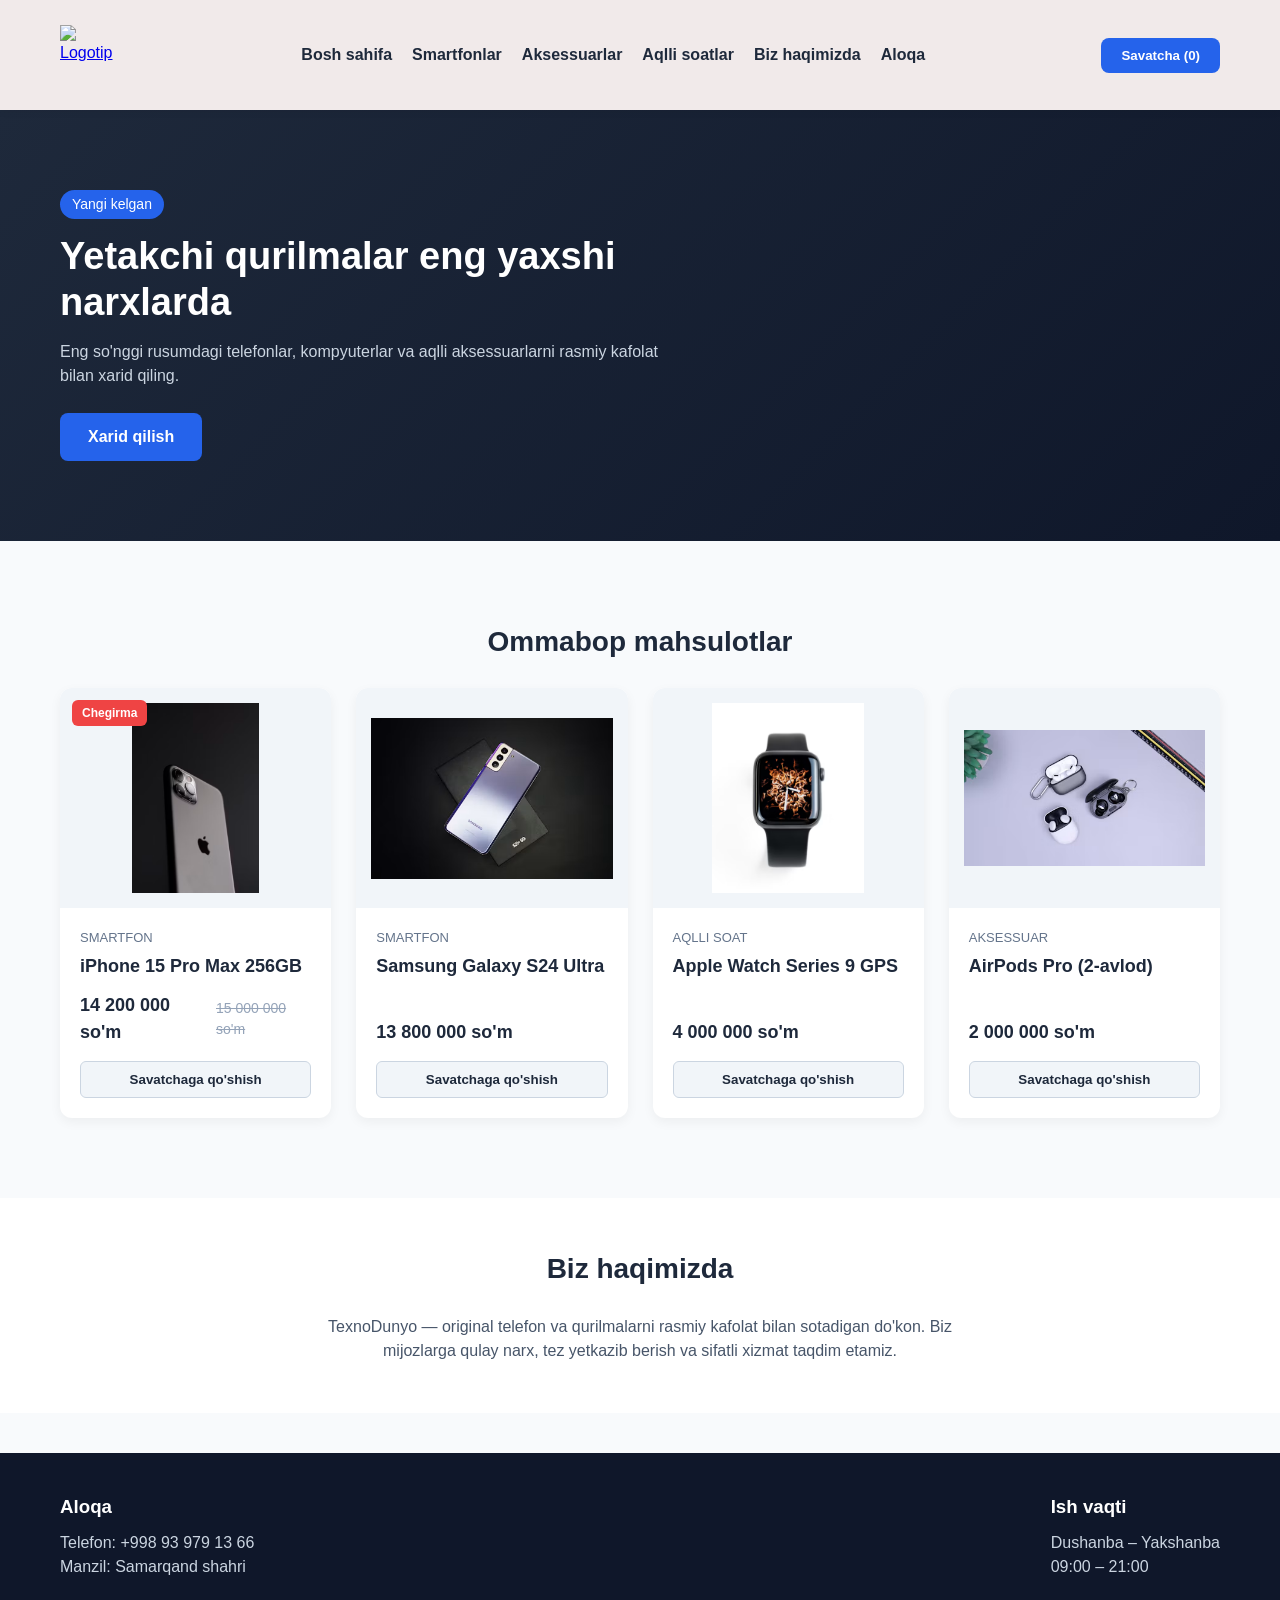
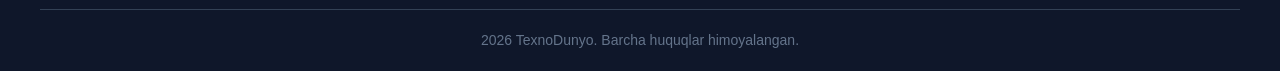
==== index.html @ 9578611b "Add files via upload" ====
<!doctype html>
<html lang="uz">
  <head>
    <meta charset="UTF-8" />
    <meta name="viewport" content="width=device-width, initial-scale=1.0" />
    <title>TexnoDunyo - Telefon va Qurilmalar</title>
    <link rel="stylesheet" href="style.css" />
  </head>
  <body>
    <!-- 1-qism: Yuqori menyu -->
    <header class="yuqorimenyu">
      <div class="idish menyutarkibi">
        <a href="#"
          ><img
            src="logo.jpg"
            alt="Logotip"
            class="logo"
            style="width: 65px; height: 60px"
        /></a>
        <nav class="menyuhavolalari">
          <a href="#boshsahifa">Bosh sahifa</a>
          <a href="#smartfonlar">Smartfonlar</a>
          <a href="#aksessuarlar">Aksessuarlar</a>
          <a href="#aqllisoatlar">Aqlli soatlar</a>
          <a href="#bizhaqimizda">Biz haqimizda</a>
          <a href="#aloqa">Aloqa</a>
        </nav>

        <div class="menyuharakatlari">
          <button class="savatchatugma">
            Savatcha (<span id="savatchasoni">0</span>)
          </button>
        </div>
      </div>
    </header>

    <!-- 2-qism: Asosiy banner -->
    <section class="bannerbolimi" id="boshsahifa">
      <div class="idish bannertarkibi">
        <div class="bannermatni">
          <span class="yorliq">Yangi kelgan</span>
          <h1>Yetakchi qurilmalar eng yaxshi narxlarda</h1>
          <p>
            Eng so'nggi rusumdagi telefonlar, kompyuterlar va aqlli
            aksessuarlarni rasmiy kafolat bilan xarid qiling.
          </p>
          <a href="#smartfonlar" class="tugma asosiytugma">Xarid qilish</a>
        </div>
      </div>
    </section>

    <!-- 3-qism: Mahsulotlar -->
    <main class="idish mahsulotlarbolimi">
      <h2 class="bolimsarlavhasi">Ommabop mahsulotlar</h2>

      <div class="mahsulotlartori">
        <!-- 1-mahsulot -->
        <article class="mahsulotkartochkasi" id="smartfonlar">
          <div class="mahsulotyorligi">Chegirma</div>
          <div class="rasmqutisi">
            <img src="iphone 15 pro max.avif" alt="iPhone 15 Pro Max" />
          </div>
          <div class="mahsulothaqida">
            <span class="toifa">Smartfon</span>
            <h3 class="mahsulotnomi">iPhone 15 Pro Max 256GB</h3>
            <div class="narxlar">
              <span class="joriynarx">14 200 000 so'm</span>
              <span class="eskinarx">15 000 000 so'm</span>
            </div>
            <button class="savatchagaqoshish">Savatchaga qo'shish</button>
          </div>
        </article>

        <!-- 2-mahsulot -->
        <article class="mahsulotkartochkasi">
          <div class="rasmqutisi">
            <img src="S 24 ultr.avif" alt="Samsung Galaxy S24 Ultra" />
          </div>
          <div class="mahsulothaqida">
            <span class="toifa">Smartfon</span>
            <h3 class="mahsulotnomi">Samsung Galaxy S24 Ultra</h3>
            <div class="narxlar">
              <span class="joriynarx">13 800 000 so'm</span>
            </div>
            <button class="savatchagaqoshish">Savatchaga qo'shish</button>
          </div>
        </article>

        <!-- 3-mahsulot -->
        <article class="mahsulotkartochkasi" id="aqllisoatlar">
          <div class="rasmqutisi">
            <img
              src="apple watch series 9 gps.avif"
              alt="Apple Watch Series 9"
            />
          </div>
          <div class="mahsulothaqida">
            <span class="toifa">Aqlli soat</span>
            <h3 class="mahsulotnomi">Apple Watch Series 9 GPS</h3>
            <div class="narxlar">
              <span class="joriynarx">4 000 000 so'm</span>
            </div>
            <button class="savatchagaqoshish">Savatchaga qo'shish</button>
          </div>
        </article>

        <!-- 4-mahsulot -->
        <article class="mahsulotkartochkasi" id="aksessuarlar">
          <div class="rasmqutisi">
            <img src="air pods pro.avif" alt="AirPods Pro" />
          </div>
          <div class="mahsulothaqida">
            <span class="toifa">Aksessuar</span>
            <h3 class="mahsulotnomi">AirPods Pro (2-avlod)</h3>
            <div class="narxlar">
              <span class="joriynarx">2 000 000 so'm</span>
            </div>
            <button class="savatchagaqoshish">Savatchaga qo'shish</button>
          </div>
        </article>
      </div>
    </main>

    <!-- 4-qism: Biz haqimizda -->
    <section class="haqidabolimi" id="bizhaqimizda">
      <div class="idish">
        <h2 class="bolimsarlavhasi">Biz haqimizda</h2>
        <p>
          TexnoDunyo — original telefon va qurilmalarni rasmiy kafolat bilan
          sotadigan do'kon. Biz mijozlarga qulay narx, tez yetkazib berish va
          sifatli xizmat taqdim etamiz.
        </p>
      </div>
    </section>

    <!-- 5-qism: Pastki qism -->
    <footer class="pastkiqism" id="aloqa">
      <div class="idish pastkitarkibi">
        <div>
          <h3>Aloqa</h3>
          <p>Telefon: +998 93 979 13 66</p>
          <p>Manzil: Samarqand shahri</p>
        </div>
        <div>
          <h3>Ish vaqti</h3>
          <p>Dushanba – Yakshanba</p>
          <p>09:00 – 21:00</p>
        </div>
      </div>
      <p class="mualliflik">2026 TexnoDunyo. Barcha huquqlar himoyalangan.</p>
    </footer>
  </body>
</html>
---- style.css ----
* {
  margin: 0;
  padding: 0;
  box-sizing: border-box;
}

body {
  font-family: 'Inter', sans-serif;
  background-color: #f8fafc;
  color: #1e293b;
  line-height: 1.5;
}

.idish {
  max-width: 1200px;
  margin: 0 auto;
  padding: 0 20px;
}

/* 1. Yuqori menyu */
.yuqorimenyu {
  background-color: #f1eaea;
  box-shadow: 0 2px 8px rgba(26, 23, 23, 0.05);
  position: sticky;
  top: 0;
  z-index: 100;
}

.menyutarkibi {
  display: flex;
  justify-content: space-between;
  align-items: center;
  padding: 15px 20px;
}

.logo {
  margin-top: 10px;
  margin-bottom: 10px;
  display: block;
}
.menyuhavolalari {
  display: flex;
  gap: 20px;
}

.menyuhavolalari a {
  text-decoration: none;
  color: #1e293b;
  font-weight: 600;
  transition: color 0.2s ease;
}

.menyuhavolalari a:hover {
  color: #2563eb;
}

.savatchatugma {
  background-color: #2563eb;
  color: #ffffff;
  border: none;
  padding: 10px 20px;
  border-radius: 8px;
  font-weight: 600;
  cursor: pointer;
  transition: background-color 0.2s ease;
}

.savatchatugma:hover {
  background-color: #1d4ed8;
}

/* 2. Banner */
.bannerbolimi {
  background: linear-gradient(135deg, #1e293b, #0f172a);
  color: #ffffff;
  padding: 80px 0;
  margin-bottom: 40px;
}

.bannermatni {
  max-width: 600px;
}

.yorliq {
  display: inline-block;
  background-color: #2563eb;
  color: #ffffff;
  font-size: 14px;
  padding: 4px 12px;
  border-radius: 20px;
  margin-bottom: 15px;
}

.bannermatni h1 {
  font-size: 38px;
  line-height: 1.2;
  margin-bottom: 15px;
}

.bannermatni p {
  font-size: 16px;
  color: #cbd5e1;
  margin-bottom: 25px;
}

.tugma {
  display: inline-block;
  text-decoration: none;
  padding: 12px 28px;
  border-radius: 8px;
  font-weight: 600;
}

.asosiytugma {
  background-color: #2563eb;
  color: #ffffff;
  transition: background-color 0.2s ease;
}

.asosiytugma:hover {
  background-color: #1d4ed8;
}

/* 3. Mahsulotlar qismi */
.mahsulotlarbolimi {
  padding: 40px 20px;
}

.bolimsarlavhasi {
  font-size: 28px;
  margin-bottom: 25px;
  text-align: center;
}

.mahsulotlartori {
  display: grid;
  grid-template-columns: repeat(auto-fit, minmax(250px, 1fr));
  gap: 25px;
}

.mahsulotkartochkasi {
  background: #ffffff;
  border-radius: 12px;
  overflow: hidden;
  box-shadow: 0 4px 12px rgba(0, 0, 0, 0.05);
  display: flex;
  flex-direction: column;
  position: relative;
  transition: transform 0.2s ease, box-shadow 0.2s ease;
}

.mahsulotkartochkasi:hover {
  transform: translateY(-4px);
  box-shadow: 0 8px 18px rgba(0, 0, 0, 0.1);
}

.mahsulotyorligi {
  position: absolute;
  top: 12px;
  left: 12px;
  background-color: #ef4444;
  color: #ffffff;
  padding: 4px 10px;
  font-size: 12px;
  font-weight: bold;
  border-radius: 6px;
}

.rasmqutisi {
  width: 100%;
  height: 220px;
  background-color: #f1f5f9;
  display: flex;
  align-items: center;
  justify-content: center;
  padding: 15px;
}

.rasmqutisi img {
  max-width: 100%;
  max-height: 100%;
  object-fit: contain;
}

.mahsulothaqida {
  padding: 20px;
  display: flex;
  flex-direction: column;
  flex-grow: 1;
}

.toifa {
  font-size: 13px;
  color: #64748b;
  text-transform: uppercase;
  margin-bottom: 5px;
}

.mahsulotnomi {
  font-size: 18px;
  margin-bottom: 12px;
}

.narxlar {
  margin-top: auto;
  margin-bottom: 15px;
  display: flex;
  align-items: center;
  gap: 10px;
}

.joriynarx {
  font-size: 18px;
  font-weight: 700;
  color: #1e293b;
}

.eskinarx {
  font-size: 14px;
  text-decoration: line-through;
  color: #94a3b8;
}

.savatchagaqoshish {
  width: 100%;
  background-color: #f1f5f9;
  color: #1e293b;
  border: 1px solid #cbd5e1;
  padding: 10px;
  border-radius: 6px;
  font-weight: 600;
  cursor: pointer;
  transition: all 0.2s ease;
}

.savatchagaqoshish:hover {
  background-color: #2563eb;
  color: #ffffff;
  border-color: #2563eb;
}

/* 4. Biz haqimizda */
.haqidabolimi {
  background-color: #ffffff;
  padding: 50px 0;
  margin-top: 40px;
  text-align: center;
}

.haqidabolimi p {
  max-width: 700px;
  margin: 0 auto;
  color: #475569;
}

/* 5. Pastki qism (Footer) */
.pastkiqism {
  background-color: #0f172a;
  color: #cbd5e1;
  padding: 40px 0 20px 0;
  margin-top: 40px;
}

.pastkitarkibi {
  display: flex;
  justify-content: space-between;
  flex-wrap: wrap;
  gap: 20px;
  padding-bottom: 30px;
  border-bottom: 1px solid #334155;
}

.pastkitarkibi h3 {
  color: #ffffff;
  margin-bottom: 10px;
}

.mualliflik {
  text-align: center;
  font-size: 14px;
  padding-top: 20px;
  color: #64748b;
}
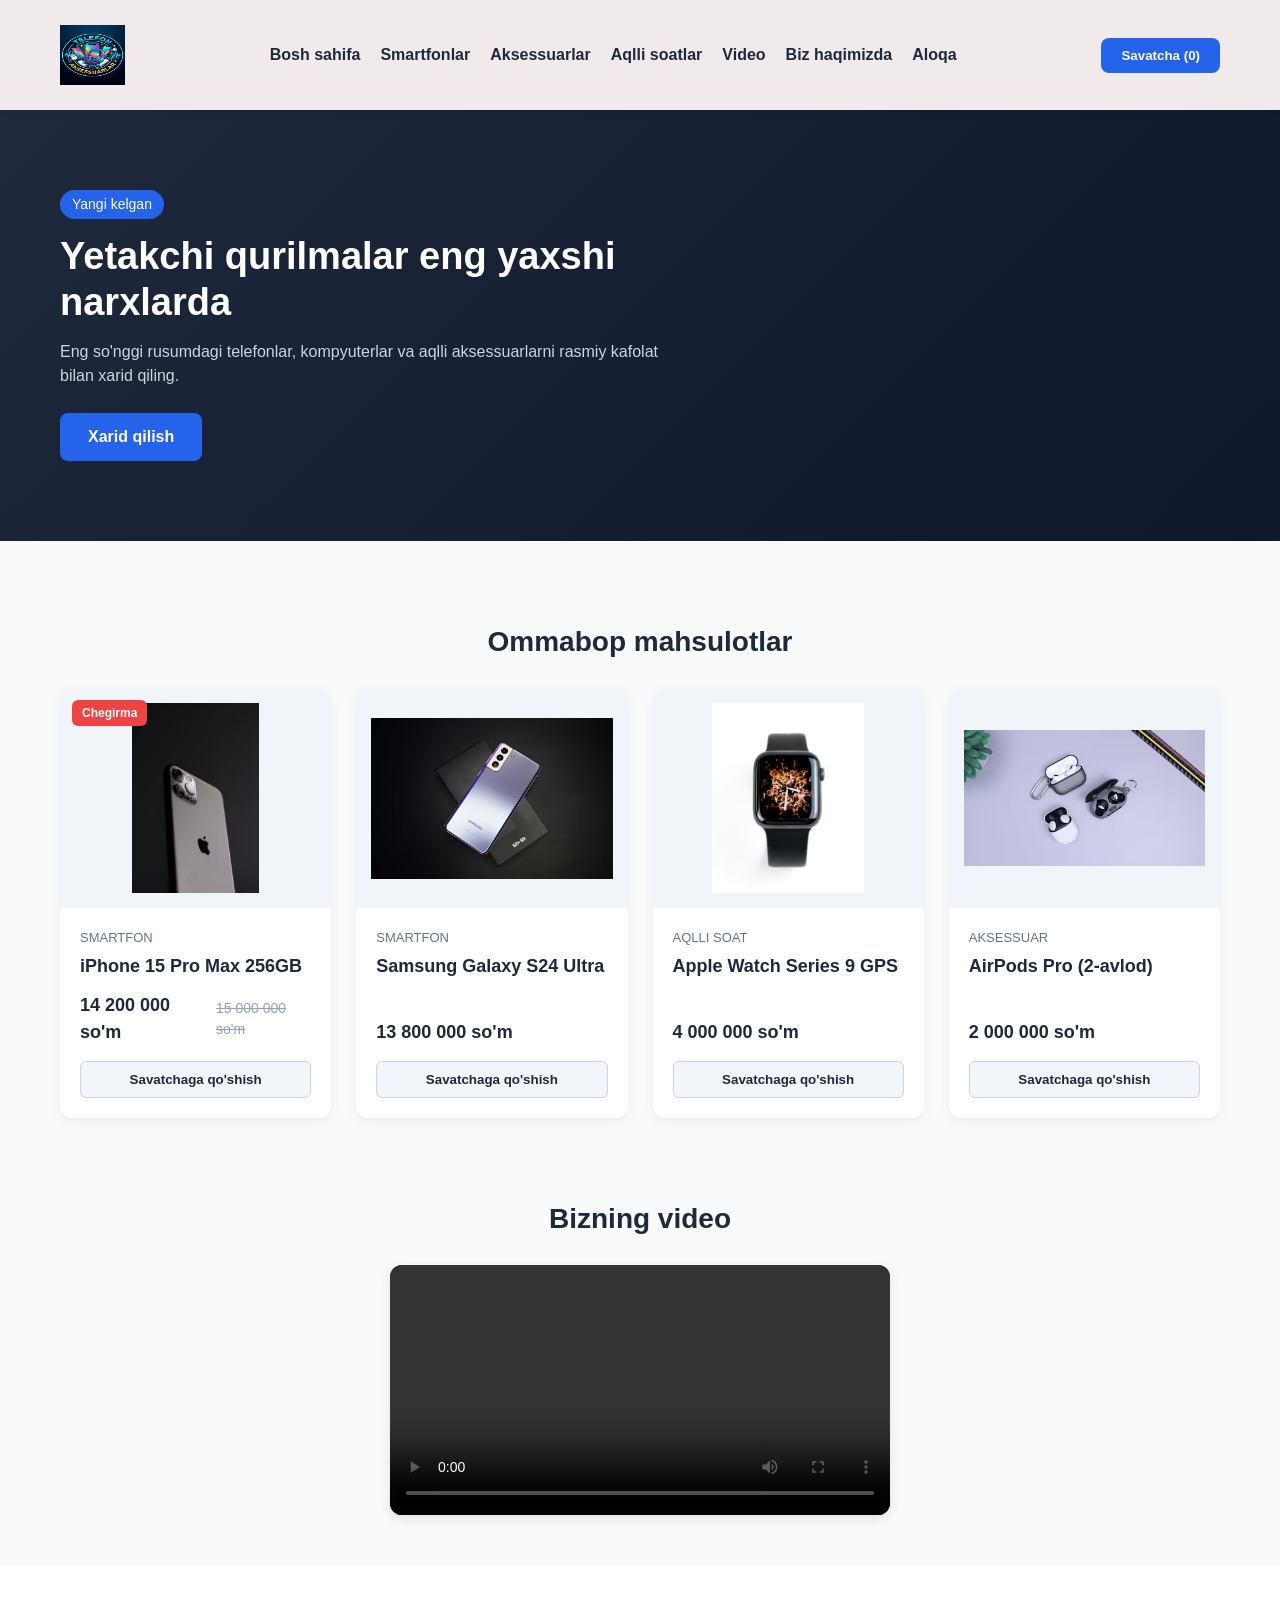
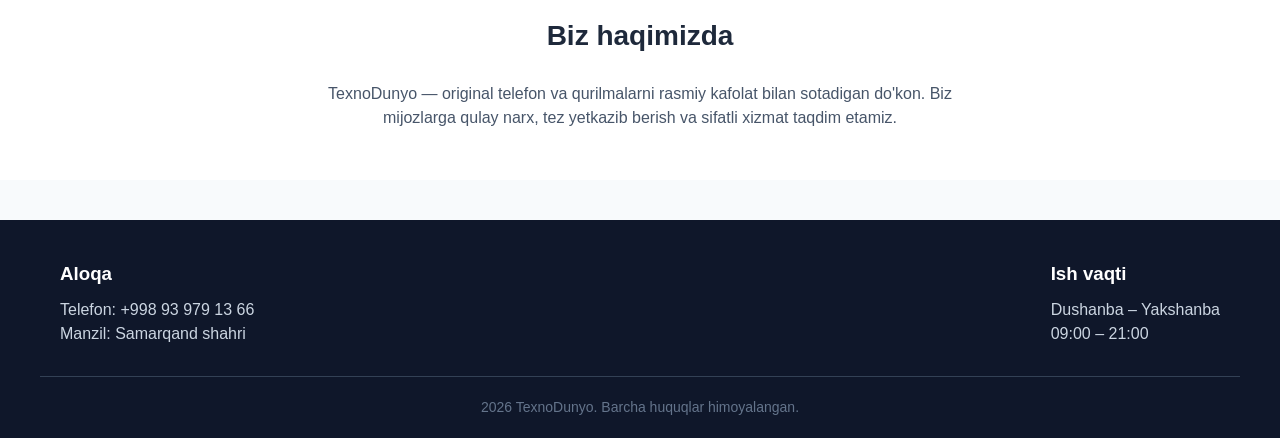
==== commit 3f7bc9bc: "Add files via upload" ====
--- a/index.html
+++ b/index.html
@@ -1,153 +1,161 @@
 <!doctype html>
 <html lang="uz">
-  <head>
-    <meta charset="UTF-8" />
-    <meta name="viewport" content="width=device-width, initial-scale=1.0" />
-    <title>TexnoDunyo - Telefon va Qurilmalar</title>
-    <link rel="stylesheet" href="style.css" />
-  </head>
-  <body>
-    <!-- 1-qism: Yuqori menyu -->
-    <header class="yuqorimenyu">
-      <div class="idish menyutarkibi">
-        <a href="#"
-          ><img
-            src="logo.jpg"
-            alt="Logotip"
-            class="logo"
-            style="width: 65px; height: 60px"
-        /></a>
-        <nav class="menyuhavolalari">
-          <a href="#boshsahifa">Bosh sahifa</a>
-          <a href="#smartfonlar">Smartfonlar</a>
-          <a href="#aksessuarlar">Aksessuarlar</a>
-          <a href="#aqllisoatlar">Aqlli soatlar</a>
-          <a href="#bizhaqimizda">Biz haqimizda</a>
-          <a href="#aloqa">Aloqa</a>
-        </nav>
 
-        <div class="menyuharakatlari">
-          <button class="savatchatugma">
-            Savatcha (<span id="savatchasoni">0</span>)
-          </button>
+<head>
+  <meta charset="UTF-8" />
+  <meta name="viewport" content="width=device-width, initial-scale=1.0" />
+  <title>TexnoDunyo - Telefon va Qurilmalar</title>
+  <link rel="stylesheet" href="style.css" />
+</head>
+
+<body>
+  <!-- 1-qism: Yuqori menyu -->
+  <header class="yuqorimenyu">
+    <div class="idish menyutarkibi">
+      <a href="#"><img src="logo.jpg" alt="Logotip" class="logo" style="width: 65px; height: 60px" /></a>
+      <nav class="menyuhavolalari">
+        <a href="#boshsahifa">Bosh sahifa</a>
+        <a href="#smartfonlar">Smartfonlar</a>
+        <a href="#aksessuarlar">Aksessuarlar</a>
+        <a href="#aqllisoatlar">Aqlli soatlar</a>
+        <a href="#video">Video</a>
+        <a href="#bizhaqimizda">Biz haqimizda</a>
+        <a href="#aloqa">Aloqa</a>
+      </nav>
+
+      <div class="menyuharakatlari">
+        <button class="savatchatugma">
+          Savatcha (<span id="savatchasoni">0</span>)
+        </button>
+      </div>
+    </div>
+  </header>
+
+  <!-- 2-qism: Asosiy banner -->
+  <section class="bannerbolimi" id="boshsahifa">
+    <div class="idish bannertarkibi">
+      <div class="bannermatni">
+        <span class="yorliq">Yangi kelgan</span>
+        <h1>Yetakchi qurilmalar eng yaxshi narxlarda</h1>
+        <p>
+          Eng so'nggi rusumdagi telefonlar, kompyuterlar va aqlli
+          aksessuarlarni rasmiy kafolat bilan xarid qiling.
+        </p>
+        <a href="#smartfonlar" class="tugma asosiytugma">Xarid qilish</a>
+      </div>
+    </div>
+  </section>
+
+  <!-- 3-qism: Mahsulotlar -->
+  <main class="idish mahsulotlarbolimi">
+    <h2 class="bolimsarlavhasi">Ommabop mahsulotlar</h2>
+
+    <div class="mahsulotlartori">
+      <!-- 1-mahsulot -->
+      <article class="mahsulotkartochkasi" id="smartfonlar">
+        <div class="mahsulotyorligi">Chegirma</div>
+        <div class="rasmqutisi">
+          <img src="iphone 15 pro max.avif" alt="iPhone 15 Pro Max" />
         </div>
+        <div class="mahsulothaqida">
+          <span class="toifa">Smartfon</span>
+          <h3 class="mahsulotnomi">iPhone 15 Pro Max 256GB</h3>
+          <div class="narxlar">
+            <span class="joriynarx">14 200 000 so'm</span>
+            <span class="eskinarx">15 000 000 so'm</span>
+          </div>
+          <button class="savatchagaqoshish">Savatchaga qo'shish</button>
+        </div>
+      </article>
+
+      <!-- 2-mahsulot -->
+      <article class="mahsulotkartochkasi">
+        <div class="rasmqutisi">
+          <img src="S 24 ultr.avif" alt="Samsung Galaxy S24 Ultra" />
+        </div>
+        <div class="mahsulothaqida">
+          <span class="toifa">Smartfon</span>
+          <h3 class="mahsulotnomi">Samsung Galaxy S24 Ultra</h3>
+          <div class="narxlar">
+            <span class="joriynarx">13 800 000 so'm</span>
+          </div>
+          <button class="savatchagaqoshish">Savatchaga qo'shish</button>
+        </div>
+      </article>
+
+      <!-- 3-mahsulot -->
+      <article class="mahsulotkartochkasi" id="aqllisoatlar">
+        <div class="rasmqutisi">
+          <img src="apple watch series 9 gps.avif" alt="Apple Watch Series 9" />
+        </div>
+        <div class="mahsulothaqida">
+          <span class="toifa">Aqlli soat</span>
+          <h3 class="mahsulotnomi">Apple Watch Series 9 GPS</h3>
+          <div class="narxlar">
+            <span class="joriynarx">4 000 000 so'm</span>
+          </div>
+          <button class="savatchagaqoshish">Savatchaga qo'shish</button>
+        </div>
+      </article>
+
+      <!-- 4-mahsulot -->
+      <article class="mahsulotkartochkasi" id="aksessuarlar">
+        <div class="rasmqutisi">
+          <img src="air pods pro.avif" alt="AirPods Pro" />
+        </div>
+        <div class="mahsulothaqida">
+          <span class="toifa">Aksessuar</span>
+          <h3 class="mahsulotnomi">AirPods Pro (2-avlod)</h3>
+          <div class="narxlar">
+            <span class="joriynarx">2 000 000 so'm</span>
+          </div>
+          <button class="savatchagaqoshish">Savatchaga qo'shish</button>
+        </div>
+      </article>
+    </div>
+  </main>
+
+  <!-- Video qismi -->
+  <section class="videobolimi" id="video">
+    <div class="idish">
+      <h2 class="bolimsarlavhasi">Bizning video</h2>
+      <div class="videoqutisi">
+        <video controls playsinline preload="metadata">
+          <source src="video.05.mp4" type="video/mp4" />
+          Brauzeringiz videoni qo'llab-quvvatlamaydi.
+        </video>
       </div>
-    </header>
+    </div>
+  </section>
+  <!-- 4-qism: Biz haqimizda -->
+  <section class="haqidabolimi" id="bizhaqimizda">
+    <div class="idish">
+      <h2 class="bolimsarlavhasi">Biz haqimizda</h2>
+      <p>
+        TexnoDunyo — original telefon va qurilmalarni rasmiy kafolat bilan
+        sotadigan do'kon. Biz mijozlarga qulay narx, tez yetkazib berish va
+        sifatli xizmat taqdim etamiz.
+      </p>
+    </div>
+  </section>
 
-    <!-- 2-qism: Asosiy banner -->
-    <section class="bannerbolimi" id="boshsahifa">
-      <div class="idish bannertarkibi">
-        <div class="bannermatni">
-          <span class="yorliq">Yangi kelgan</span>
-          <h1>Yetakchi qurilmalar eng yaxshi narxlarda</h1>
-          <p>
-            Eng so'nggi rusumdagi telefonlar, kompyuterlar va aqlli
-            aksessuarlarni rasmiy kafolat bilan xarid qiling.
-          </p>
-          <a href="#smartfonlar" class="tugma asosiytugma">Xarid qilish</a>
-        </div>
+  <!-- 5-qism: Pastki qism -->
+  <footer class="pastkiqism" id="aloqa">
+    <div class="idish pastkitarkibi">
+      <div>
+        <h3>Aloqa</h3>
+        <p>Telefon: +998 93 979 13 66</p>
+        <p>Manzil: Samarqand shahri</p>
       </div>
-    </section>
+      <div>
+        <h3>Ish vaqti</h3>
+        <p>Dushanba – Yakshanba</p>
+        <p>09:00 – 21:00</p>
+      </div>
+    </div>
+    <p class="mualliflik">2026 TexnoDunyo. Barcha huquqlar himoyalangan.</p>
+  </footer>
 
-    <!-- 3-qism: Mahsulotlar -->
-    <main class="idish mahsulotlarbolimi">
-      <h2 class="bolimsarlavhasi">Ommabop mahsulotlar</h2>
+</body>
 
-      <div class="mahsulotlartori">
-        <!-- 1-mahsulot -->
-        <article class="mahsulotkartochkasi" id="smartfonlar">
-          <div class="mahsulotyorligi">Chegirma</div>
-          <div class="rasmqutisi">
-            <img src="iphone 15 pro max.avif" alt="iPhone 15 Pro Max" />
-          </div>
-          <div class="mahsulothaqida">
-            <span class="toifa">Smartfon</span>
-            <h3 class="mahsulotnomi">iPhone 15 Pro Max 256GB</h3>
-            <div class="narxlar">
-              <span class="joriynarx">14 200 000 so'm</span>
-              <span class="eskinarx">15 000 000 so'm</span>
-            </div>
-            <button class="savatchagaqoshish">Savatchaga qo'shish</button>
-          </div>
-        </article>
-
-        <!-- 2-mahsulot -->
-        <article class="mahsulotkartochkasi">
-          <div class="rasmqutisi">
-            <img src="S 24 ultr.avif" alt="Samsung Galaxy S24 Ultra" />
-          </div>
-          <div class="mahsulothaqida">
-            <span class="toifa">Smartfon</span>
-            <h3 class="mahsulotnomi">Samsung Galaxy S24 Ultra</h3>
-            <div class="narxlar">
-              <span class="joriynarx">13 800 000 so'm</span>
-            </div>
-            <button class="savatchagaqoshish">Savatchaga qo'shish</button>
-          </div>
-        </article>
-
-        <!-- 3-mahsulot -->
-        <article class="mahsulotkartochkasi" id="aqllisoatlar">
-          <div class="rasmqutisi">
-            <img
-              src="apple watch series 9 gps.avif"
-              alt="Apple Watch Series 9"
-            />
-          </div>
-          <div class="mahsulothaqida">
-            <span class="toifa">Aqlli soat</span>
-            <h3 class="mahsulotnomi">Apple Watch Series 9 GPS</h3>
-            <div class="narxlar">
-              <span class="joriynarx">4 000 000 so'm</span>
-            </div>
-            <button class="savatchagaqoshish">Savatchaga qo'shish</button>
-          </div>
-        </article>
-
-        <!-- 4-mahsulot -->
-        <article class="mahsulotkartochkasi" id="aksessuarlar">
-          <div class="rasmqutisi">
-            <img src="air pods pro.avif" alt="AirPods Pro" />
-          </div>
-          <div class="mahsulothaqida">
-            <span class="toifa">Aksessuar</span>
-            <h3 class="mahsulotnomi">AirPods Pro (2-avlod)</h3>
-            <div class="narxlar">
-              <span class="joriynarx">2 000 000 so'm</span>
-            </div>
-            <button class="savatchagaqoshish">Savatchaga qo'shish</button>
-          </div>
-        </article>
-      </div>
-    </main>
-
-    <!-- 4-qism: Biz haqimizda -->
-    <section class="haqidabolimi" id="bizhaqimizda">
-      <div class="idish">
-        <h2 class="bolimsarlavhasi">Biz haqimizda</h2>
-        <p>
-          TexnoDunyo — original telefon va qurilmalarni rasmiy kafolat bilan
-          sotadigan do'kon. Biz mijozlarga qulay narx, tez yetkazib berish va
-          sifatli xizmat taqdim etamiz.
-        </p>
-      </div>
-    </section>
-
-    <!-- 5-qism: Pastki qism -->
-    <footer class="pastkiqism" id="aloqa">
-      <div class="idish pastkitarkibi">
-        <div>
-          <h3>Aloqa</h3>
-          <p>Telefon: +998 93 979 13 66</p>
-          <p>Manzil: Samarqand shahri</p>
-        </div>
-        <div>
-          <h3>Ish vaqti</h3>
-          <p>Dushanba – Yakshanba</p>
-          <p>09:00 – 21:00</p>
-        </div>
-      </div>
-      <p class="mualliflik">2026 TexnoDunyo. Barcha huquqlar himoyalangan.</p>
-    </footer>
-  </body>
 </html>
--- a/style.css
+++ b/style.css
@@ -2,6 +2,11 @@
   margin: 0;
   padding: 0;
   box-sizing: border-box;
+}
+
+html {
+  scroll-behavior: smooth;
+  scroll-padding-top: 90px;
 }
 
 body {
@@ -38,6 +43,7 @@
   margin-bottom: 10px;
   display: block;
 }
+
 .menyuhavolalari {
   display: flex;
   gap: 20px;
@@ -164,6 +170,7 @@
   font-size: 12px;
   font-weight: bold;
   border-radius: 6px;
+  z-index: 1;
 }
 
 .rasmqutisi {
@@ -239,6 +246,26 @@
   border-color: #2563eb;
 }
 
+/* Video qismi */
+.videobolimi {
+  padding: 40px 0 10px 0;
+}
+
+.videoqutisi {
+  max-width: 500px;
+  margin: 0 auto;
+  border-radius: 12px;
+  overflow: hidden;
+  background-color: #000000;
+  box-shadow: 0 4px 12px rgba(0, 0, 0, 0.1);
+}
+
+.videoqutisi video {
+  display: block;
+  width: 100%;
+  height: auto;
+}
+
 /* 4. Biz haqimizda */
 .haqidabolimi {
   background-color: #ffffff;
@@ -280,4 +307,145 @@
   font-size: 14px;
   padding-top: 20px;
   color: #64748b;
-}+}
+
+/* ===== TELEFON VA PLANSHET REJIMI ===== */
+
+/* Planshet (900px va undan kichik) */
+@media (max-width: 900px) {
+  .menyutarkibi {
+    flex-wrap: wrap;
+    gap: 12px;
+  }
+
+  .menyuhavolalari {
+    order: 3;
+    width: 100%;
+    justify-content: center;
+    flex-wrap: wrap;
+    gap: 14px;
+  }
+
+  .bannerbolimi {
+    padding: 60px 0;
+  }
+
+  .bannermatni h1 {
+    font-size: 30px;
+  }
+}
+
+/* Telefon (600px va undan kichik) */
+@media (max-width: 600px) {
+  html {
+    scroll-padding-top: 110px;
+  }
+
+  .idish {
+    padding: 0 15px;
+  }
+
+  .menyutarkibi {
+    padding: 10px 15px;
+  }
+
+  .logo {
+    margin-top: 0;
+    margin-bottom: 0;
+    width: 50px !important;
+    height: 46px !important;
+  }
+
+  .menyuhavolalari {
+    gap: 14px;
+    font-size: 14px;
+    flex-wrap: nowrap;
+    justify-content: flex-start;
+    overflow-x: auto;
+    white-space: nowrap;
+    padding-bottom: 4px;
+  }
+
+  .savatchatugma {
+    padding: 8px 14px;
+    font-size: 14px;
+  }
+
+  .bannerbolimi {
+    padding: 40px 0;
+    margin-bottom: 20px;
+  }
+
+  .bannermatni h1 {
+    font-size: 24px;
+  }
+
+  .bannermatni p {
+    font-size: 14px;
+  }
+
+  .tugma {
+    padding: 10px 22px;
+  }
+
+  .mahsulotlarbolimi {
+    padding: 20px 15px;
+  }
+
+  .bolimsarlavhasi {
+    font-size: 22px;
+  }
+
+  .mahsulotlartori {
+    grid-template-columns: 1fr 1fr;
+    gap: 12px;
+  }
+
+  .rasmqutisi {
+    height: 150px;
+    padding: 10px;
+  }
+
+  .mahsulothaqida {
+    padding: 12px;
+  }
+
+  .mahsulotnomi {
+    font-size: 15px;
+  }
+
+  .joriynarx {
+    font-size: 15px;
+  }
+
+  .eskinarx {
+    font-size: 12px;
+  }
+
+  .narxlar {
+    flex-wrap: wrap;
+    gap: 4px;
+  }
+
+  .savatchagaqoshish {
+    padding: 8px;
+    font-size: 13px;
+  }
+
+  .videobolimi {
+    padding: 20px 0 0 0;
+  }
+
+  .videoqutisi {
+    border-radius: 8px;
+  }
+
+  .haqidabolimi {
+    padding: 30px 0;
+  }
+
+  .pastkitarkibi {
+    flex-direction: column;
+    text-align: center;
+  }
+}
